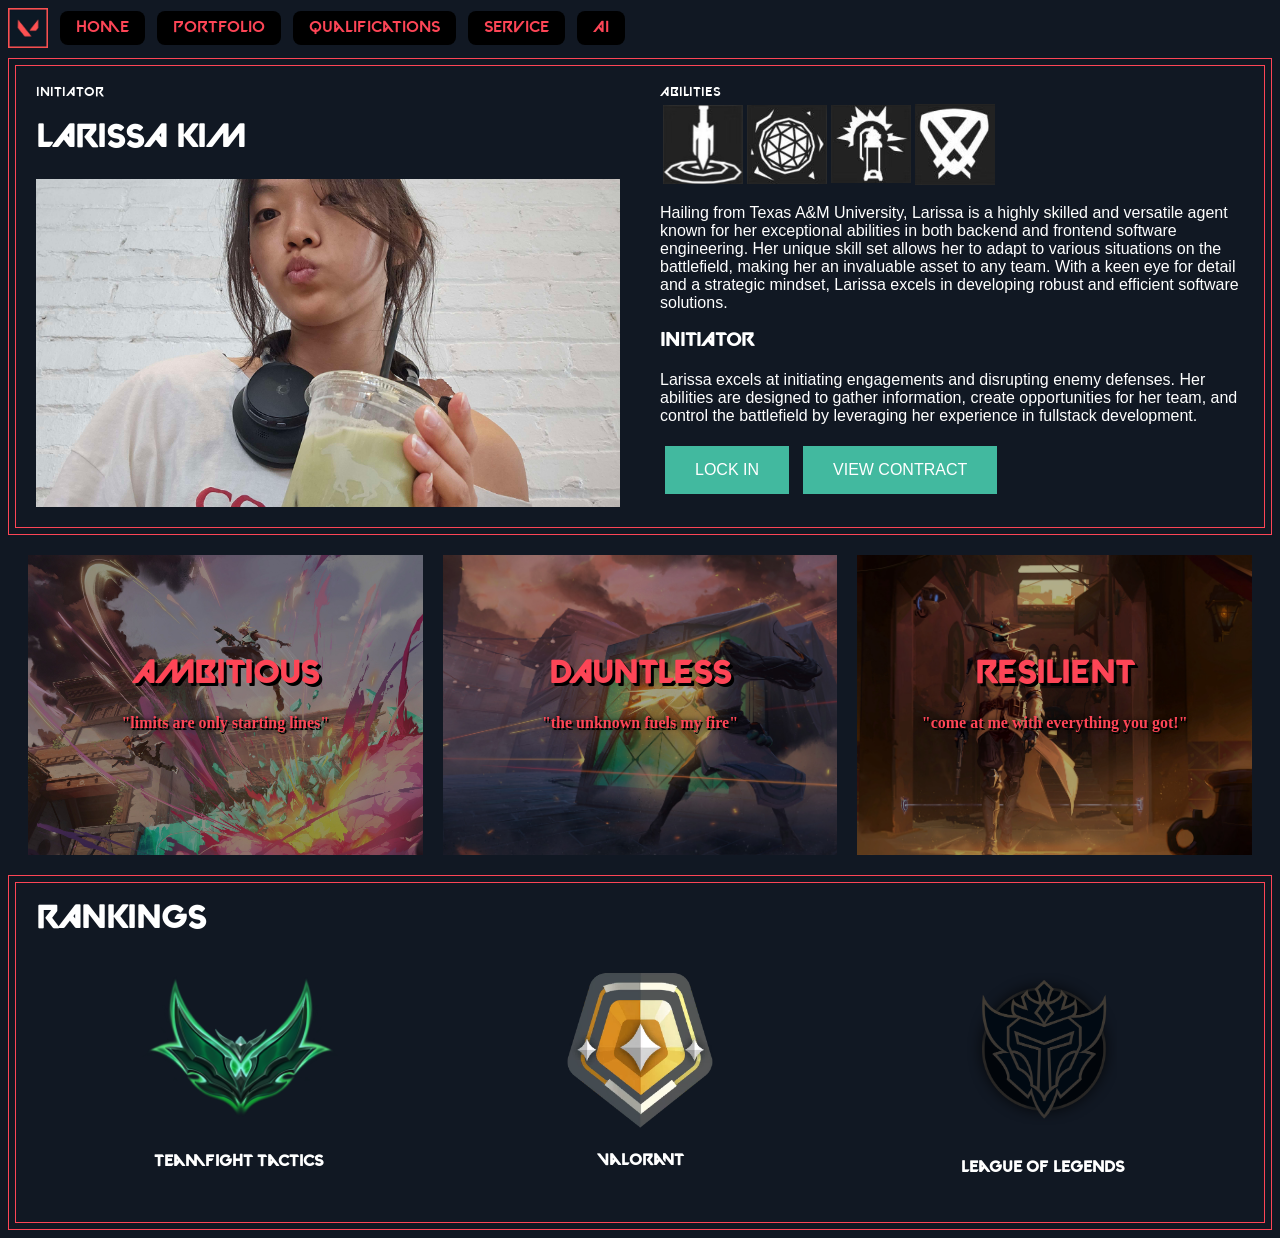
==== index.html @ 90326431 "1st commit" ====
<!DOCTYPE HTML PUBLIC "-//W3C//DTD HTML 4.01 Transitional//EN">
<html>
<head>
<title>Larissa's Website</title>
<meta http-equiv="Content-Type" content="text/html; charset=iso-8859-1">
</head>
<link id="mainStylesheet" rel="stylesheet" href="styles.css">
<script src="main.js"></script>
<body>
<table width="100%" border="0" cellspacing="0" cellpadding="0" class="navbar-container">
  <tr>
    <td valign="middle" class="logo navbar">
      <img src="./assets/valo_square.jpg" class="default-img" onclick="toggleStyleSheet()" alt="Logo" height="40" valign="middle">
      <img src="./assets/league_logo.png" class="alt-img" onclick="toggleStyleSheet()" alt="leaguelogo" height="40" valign="middle">
      &nbsp;
      <a href="index.html">Home</a>&nbsp;&nbsp;
      <a href="portfolio.html">Portfolio</a>&nbsp;&nbsp;
      <a href="qualifications.html">Qualifications</a>&nbsp;&nbsp;
      <a href="service.html">Service</a>&nbsp;&nbsp;
      <a href="genai.html">AI</a>&nbsp;&nbsp;
    </td>
  </tr>
</table>
<table class="character-container" width="100%" border="1" cellspacing="0" cellpadding="0" bordercolor="black">
  <tr>
    <td>
      <table width="100%" border="0" cellspacing="0" cellpadding="20">
        <tr valign="top">
          <td width="50%">
            <small class="default-text">INITIATOR</small><br>
            <small class="alt-text">ASSASSIN</small><br>
            <h1>LARISSA KIM</h1>
            <img src="./assets/aura_pic.jpg" alt="agent_pic" width="100%">
          </td>
          <td class="default-landing-layout" width="50%">
            <small class="default-text">ABILITIES</small><br>
            <small class="alt-text">AGONY'S EMBRACE</small><br>
            <table>
              <tr>
                <td><img class="default-img" src="assets/abilities_1.png" width="80"></td>
                <td><img class="default-img" src="assets/abilities_2.png" width="80"></td>
                <td><img class="default-img" src="assets/abilities_3.png" width="80"></td>
                <td><img class="default-img" src="assets/abilities_4.png" width="80"></td>
              </tr>
            </table>
            <p class="default-text">
              Hailing from Texas A&M University, Larissa is a highly skilled and versatile agent known for her exceptional abilities in 
              both backend and frontend software engineering. Her unique skill set allows her to adapt to various situations on the battlefield,
              making her an invaluable asset to any team. With a keen eye for detail and a strategic mindset, Larissa excels in developing robust and efficient software solutions.
            </p>

            <h3 class="default-text">INITIATOR</h3>
            <h3 class="alt-text">ASSASSIN</h3>
            <p>
              Larissa excels at initiating engagements and disrupting enemy defenses. Her abilities are designed to gather information, create opportunities for her team, and control the battlefield by
              leveraging her experience in fullstack development.
            </p>
            <div align="left">
              <a class="pdf-ref" href="https://drive.google.com/file/d/1xKrRoK0n-P04lbOq5EaR5pSkcEU3OglZ/view?usp=sharing">
                <button>LOCK IN</button>
              </a>

              <a href="qualifications.html">
                <button>VIEW CONTRACT</button>
              </a>
            </div>
          </td>
          <td class="alt-landing-layout" width="50%">
            <small class="alt-text">AGONY'S EMBRACE</small><br>
            <table>
              <tr>
                <td><img class="target" src="assets/eveStats.png" width="200"></td>
                <td><img class="target" src="assets/target-board.png" width="200"></td>
              </tr>
            </table>
            <h3 class="alt-text">ASSASSIN</h3>
            <p>
              Larissa strikes from the shadows with precision and speed, eliminating targets before they even know she's there. Just as in software development, she analyzes systems, identifies vulnerabilities, and deploys solutions strategically. Her agility and sharp instincts allow her to infiltrate complex environments, disrupt critical operations, and create opportunities for her team to dominate the battlefield.
            </p>
            <div align="left">
              <a class="pdf-ref" href="https://drive.google.com/file/d/1xKrRoK0n-P04lbOq5EaR5pSkcEU3OglZ/view?usp=sharing">
                <button>LOCK IN</button>
              </a>
              <a href="qualifications.html">
                <button>LEARN MORE</button>
              </a>
            </div>
          </td>
        </tr>
      </table>
    </td>
  </tr>
</table>

<table class="aura-container default-landing-layout" width="100%" cellspacing="20" cellpadding="20">
  <tr>
    <td class="ambitious" width="33%" height="300" valign="center" align="center" valign="top">
      <h1>AMBITIOUS</h1>
      <h4>"limits are only starting lines"</h4>
    </td>
    <td class="dauntless" width="33%" height="300" valign="center" align="center" valign="top ">
      <h1>DAUNTLESS</h1>
      <h4>"the unknown fuels my fire"</h4>
    </td>
    <td class="resilient" width="33%" height="300" valign="center" align="center" valign="top">
      <h1>RESILIENT</h1>
      <h4>"come at me with everything you got!"</h4>
    </td>
  </tr>
</table>

<table class=" rankings-container default-landing-layout" width="100%" border="1" cellspacing="0" cellpadding="20" bordercolor="black">
  <tr>
    <td>
      <h1 align="left">RANKINGS</h1>
      <table width="100%" align="center" valign="top">
        <td width="33%" align="center" valign="middle">
          <a href="https://teamfighttactics.leagueoflegends.com/en-us/">
            <img src="./assets/emerald_tft.png" alt="rankings" width="200">
          </a>
          <h4>Teamfight Tactics</h4>
        </td>
        <td width="33%" align="center" valign="middle">
          <a href="https://playvalorant.com/en-us/">
            <img src="./assets/gold_val.png" alt="rankings" width="160">
          </a>
          <h4>Valorant</h4>
        </td>
        <td width="33%" align="center" valign="middle">
          <a href="https://www.leagueoflegends.com/en-us/">
            <img src="./assets/profile_unranked.png" alt="rankings" width="150">
          </a>
          <h4>League of Legends</h4>
        </td>
      </table>
    </td>
  </tr>
</table>

<div class="aura-to-rank">
  <div class="aurabox ambitious-box">
    <h1>AMBITIOUS</h1>
    <h4>"limits are only starting lines"</h4>

    <div class="rankings">
      <div class="rank">
        <a href="https://teamfighttactics.leagueoflegends.com/en-us/">
          <img src="./assets/emerald_tft.png">
        </a>
      </div>
    </div>
  </div>

  <div class="aurabox dauntless-box">
    <h1>DAUNTLESS</h1>
    <h4>"the unknown fuels my fire"</h4>

    <div class="rankings">
      <div class="rank">
        <a href="https://playvalorant.com/en-us/">
          <img src="./assets/gold_val.png">
        </a>
      </div>
    </div>
  </div>

  <div class="aurabox resilient-box">
    <h1>RESILIENT</h1>
    <h4>"come at me with everything you got!"</h4>

    <div class="rankings">
      <div class="rank">
        <a href="https://www.leagueoflegends.com/en-us/">
          <img src="./assets/profile_unranked.png">
        </a>
      </div>
    </div>
  </div>

</div>

</body>
</html>
---- styles.css ----
@font-face {
  font-family: 'ValFont';
  src: url('./fonts/Valorant\ Font.ttf') format('truetype');
  font-weight: normal;
  font-style: normal;
}

/* LANDING PAGE */
body{
    background-color: #111823;
}

.alt-img { display: none !important; }

.alt-landing-layout { display: none !important;}

.alt-text,
.alt-text + br {
    display: none !important;
}

.navbar-container {
    margin-bottom: 10px;
}

.navbar a{
    display: inline-block;
    padding: 8px 16px;
    text-decoration: none;
    color: #FD4556;
    font-family: 'ValFont';
    background-color: #000000;
    border-radius: 8px;
    transition: background-color 0.3s ease;
}

.navbar a:hover {
    background-color: #FD4556;
    color: #000000;
}

.pdf-ref {
    text-decoration: none
}

.aura-to-rank {
    display: none;
}

.character-container {
    padding: 6px;
    border-color: #FD4556;

    h1, small, h2, h3, p{
        color: white;
    }

    h1, h2, h3, small{
        font-family: 'ValFont';  
    }
    p{
        font-family: trebuchet ms, sans-serif;
    }


    button{
        border: 2px;
        border-color: white;
        background-color: #42b99f;
        color: white;
        border: none;
        padding: 15px 30px;
        font-family: trebuchet ms, sans-serif;
        margin: 5px;
        font-size: 16px;
        cursor: pointer;
        transition: background-color 0.3s ease, transform 0.2s ease;
    }
    
    button:hover {
        background-color: #8de0ce;
        transform: scale(1.05);
    }
}

.aura-container {
    h1{
        font-family: 'ValFont';
        text-shadow: 3px 3px 0 black;
        transition: transform 0.3s ease;
    }
    h1:hover {
        transform: scale(1.10);
    }

    h4{
        font-family: 'Trebuchet MS';
        text-shadow: 1.5px 1.5px 0 black, 0 0 5px black;
    }

    h1, h4 {
        color: #FD4556;
    }

    .ambitious { 
        background: url('./assets/jett.jpg') no-repeat center center; 
        background-size: cover
    }
    .dauntless { 
        background: url('./assets/sage.jpg') no-repeat center center; 
        background-size: cover
    }
    .resilient { 
        background: url('./assets/cypher.jpg') no-repeat center center; 
        background-size: cover
    }
}

.rankings-container {
    padding: 6px;
    border-color: #FD4556;

    h1{
        font-family: 'ValFont';
        color: white;
    }

    h4{
        font-family: 'ValFont';
        color: white;
    }

    img {
        transition: transform 0.3s ease, box-shadow 0.3s ease;
        }

    img:hover {
        transform: scale(1.08);
        filter: drop-shadow(0 0 15px #FD4556) drop-shadow(0 0 20px #FD4556);
    }
}

/* PORTFOLIO */
.portfolio-title-container {
    font-family: 'ValFont';
    align-self: center !important;
    align-content: center !important;
    align-items: center !important;
    text-align: center !important;
    color: #FD4556;
    border-width: 1px;
    border-color: #FD4556;
    h1 {
        margin: 0;
        align-self: center !important;
        text-align: center;
        display: inline-block;
    }

    td {
        align-content: center !important;
        align-items: center !important;
        text-align: center !important;
        align-self: center !important;
        vertical-align: middle;
    }
}

.project-section {
    h2 {
        font-family: 'ValFont';
        color: white;
    }
    p, li {
        font-family: 'Trebuchet MS';
        color: white;
    }

    .project-box {
        border: 2px solid #FD4556;
        padding: 10px;
    }
}

.selection-wrapper {
    margin-top: 20px;
    text-align: center;
}

.red-selection {
    background-color: #FD4556;
    padding: 10px 20px;
    display: inline-block;
    border-radius: 30px;
}

.project-image-container {
    position: relative;

    font {
        font-family: 'ValFont';
    }
}

.project-image {
    display: block;
    width: 60%;
    z-index: 1;
    transition: filter 0.2s ease;
}

.project-image:hover {
    filter: drop-shadow(0 0 10px #FD4556) drop-shadow(0 0 15px #FD4556);
}

.project-caption-container {
    margin-top: -40px;
}

.caption-holder {
    z-index: 5;
    position: relative;
}

.project-caption{
    background-color: black;
    color: white;
    padding: 2px 5px;
}

.inspo-container {
    h1, h4 {
        font-family: 'ValFont';
        color: white;
    }

    p, li{
        font-family: 'Trebuchet MS';
        color: white;
    }
    a{
        color: #42b99f;
        text-decoration: none;
        transition: 0.2s ease;
    }
    a:hover {
        color:#FD4556;
    }
}

.selection-item {
    cursor: pointer;
    border: transparent;
    border-radius: 6px;
    transition: border 0.2s, transform 0.2s;
}

.selection-item:hover {
    border: 3px solid #BD3944;
    transform: scale(1.07);
}

.selection-item.selected {
    border: 3px solid #53212B;
}

/* QUALIFICATIONS */
.image-section {
    position: relative;
    margin-top: 20px;
    width: 100%;
}

.image-section img {
    display: block;
    width: 100%;
    height: auto;
}

.overlay {
    position: absolute;
    top: 0;
    left: 0;
    width: 100%;
    height: 100%;
}

.overlay .top-left {
    position: absolute;
    top: 10px;
    left: 10px;
    color: white;
    max-width: 60%;
}

.overlay .middle-right {
    position: absolute;
    top: 50%;
    right: 10px;
    transform: translateY(-50%);
}

.overlay .bottom-right {
    position: absolute;
    bottom: 10px;
    right: 10px;
}

.overlay button {
    padding: 8px 16px;
    font-size: 16px;
    cursor: pointer;
}

.middle-right button {
    padding: 5px;
    width: 40px;
    height: 40px;
}

.alt-inspo-wrapper {
    display: none;
}

.middle-right button img {
    max-width: 100%;
    max-height: 100%;
    display: block;
}

.overlay h1, .overlay h4, .overlay p {
    text-shadow: 1px 1px 3px rgba(0,0,0,0.7);
    margin: 0 0 5px 0;
}

.overlay {
    h1 {
        font-family: 'ValFont';
    }

    h4 {
        font-family: 'Trebuchet MS';
    }

    p {
        font-family: 'Trebuchet MS';
    }
}

.resume-button {
    border: 2px;
    border-color: white;
    background-color: #42b99f;
    color: white;
    border: none;
    width: 200px;
    height: 80px;
    font-family: trebuchet ms, sans-serif;
    margin: 5px;
    font-size: 20px !important;
    cursor: pointer;
    transition: background-color 0.3s ease, transform 0.2s ease;
}

.resume-button:hover {
    background-color: #8de0ce;
    transform: scale(1.05);
}

.next-button {
    background-color: #FD4556;
    border-color: transparent;
    border-radius: 6px;
    height: 100px !important;
    transition: background-color 0.3s ease;
}

.next-button:hover {
    background-color: #BD3944;
}

.alt-skills-section {
    display: none !important;
}

.alt-skills-item {
    display: none;
    h4, h2 {
        display:none;
    }
}

.alt-skills-grid {
    display: none;
}

.skills-section {
    width: 100%;
    text-align: center;
    margin: 20px auto;
}

.skills-title {
    display: inline-block;
    border: 1px solid #FD4556;
    margin-bottom: 30px;
    padding: 1px 3px 1px 3px;
}

.skills-title h2 {
    margin: 0;
    padding: 5px;
    color: #FD4556;
    font-family: 'ValFont';
}

.skills-grid {
    display: grid;
    grid-template-columns: repeat(5, 1fr);
    grid-template-rows: repeat(2, 1fr);
    gap: 10px; 
    padding-left: 15%; 
    padding-right: 15%;
    padding-bottom: 5px;  
}

.skill-item {
    border: 1px solid #FD4556;
    padding: 10px;
    display: flex;
    align-items: center;
    justify-content: center;
    transition: background-color 0.3s ease;

    h4 {
        font-family: 'Trebuchet MS';
        color: #FD4556;
    }
}

.skill-item:hover {
    background-color: #fd45573b;
}

.lore-section {
    h1 {
        color: white;
        font-family: 'ValFont';
    }

    h3 {
        color: #FD4556;
        font-family: 'Trebuchet MS';
    }

    p {
        color: white;
        font-family: 'Trebuchet MS';
    }

    
}
.lore-img {
    width: 20%;
}

/* SERVICE */
.tao-section {
    h2 {
        color: #FD4556;
        font-family: 'ValFont'
    }

    p {
        color: white;
        font-family: 'Trebuchet MS';
    }

    a{
        color: #42b99f;
        text-decoration: none;
        transition: 0.2s ease;
    }
    a:hover {
        color:#FD4556;
    }
}

embed {
    justify-content: center;

    display: flex;
    width: 850px;
    height: 1050px;
}

section {
    justify-content: center;
    display: flex;
}

.stepping-section {
    
    border-top: 2px solid #FD4556;
    h2 {
        color: #FD4556;
        font-family: 'ValFont'
    }

    p {
        color: white;
        font-family: 'Trebuchet MS';
    }

    small {
        color: #FD4556;
        font-family: 'Trebuchet MS';
    }

    a{
        color: #42b99f;
        text-decoration: none;
        transition: 0.2s ease;
    }
    a:hover {
        color:#FD4556;
    }
}

.stepping-table {
    border-top: 2px solid #FD4556;
    padding-top: 40px !important;
}
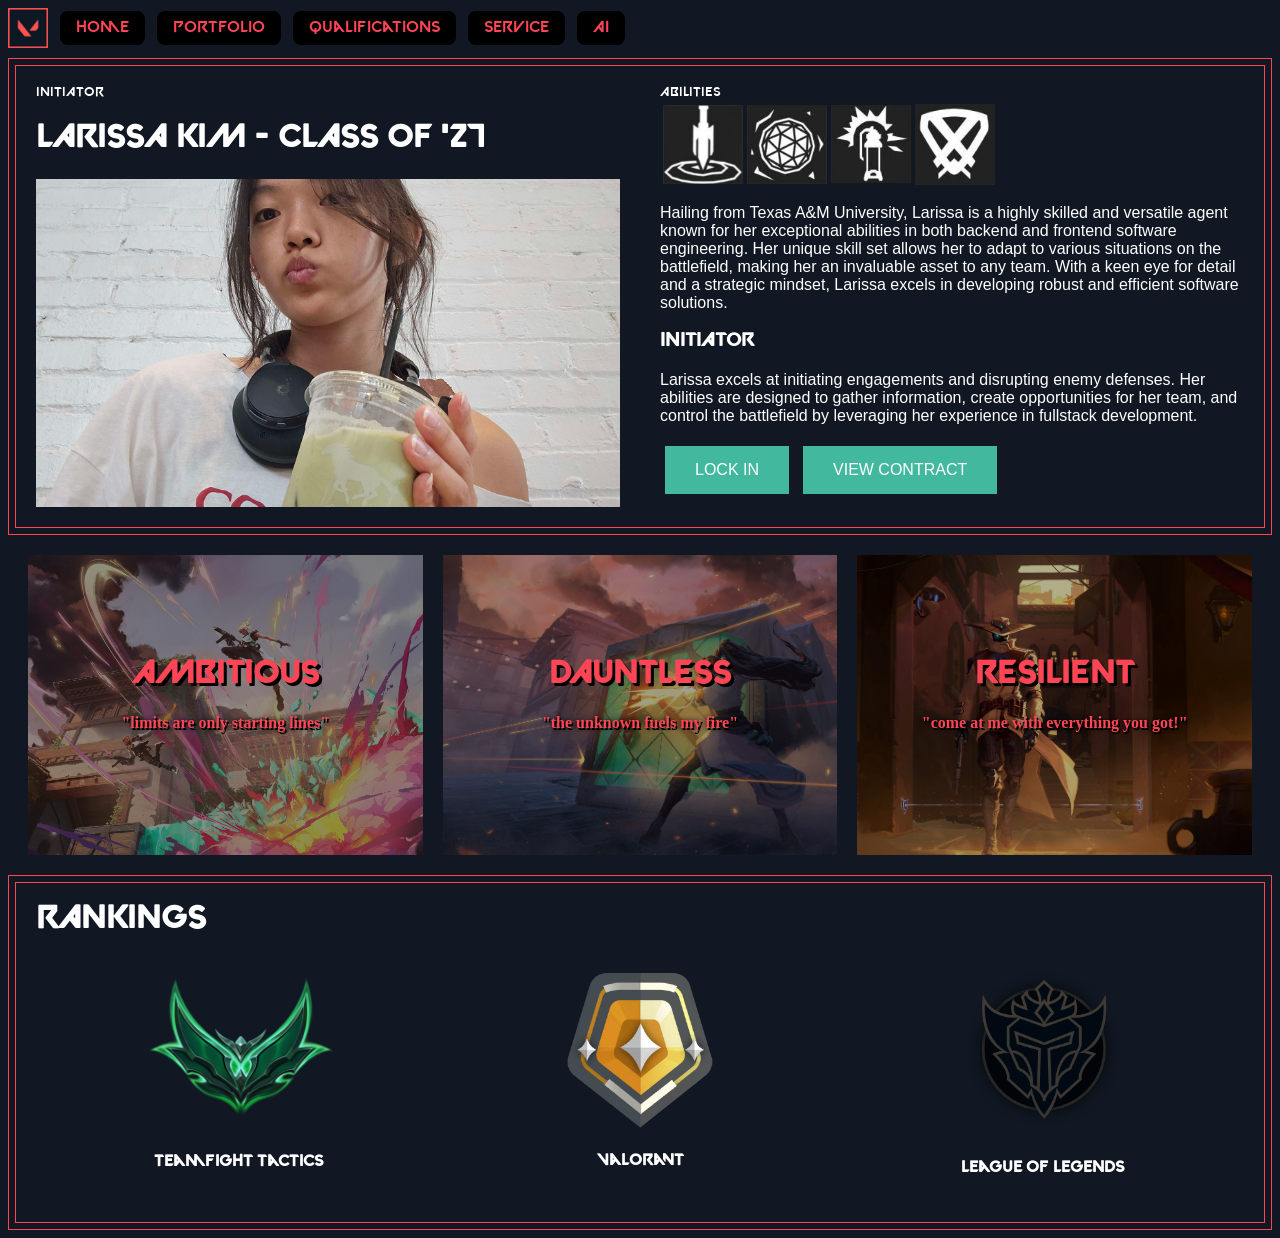
==== commit 25f4ee98: "heading change" ====
--- a/index.html
+++ b/index.html
@@ -29,7 +29,7 @@
           <td width="50%">
             <small class="default-text">INITIATOR</small><br>
             <small class="alt-text">ASSASSIN</small><br>
-            <h1>LARISSA KIM</h1>
+            <h1>LARISSA KIM - CLASS OF '27</h1>
             <img src="./assets/aura_pic.jpg" alt="agent_pic" width="100%">
           </td>
           <td class="default-landing-layout" width="50%">
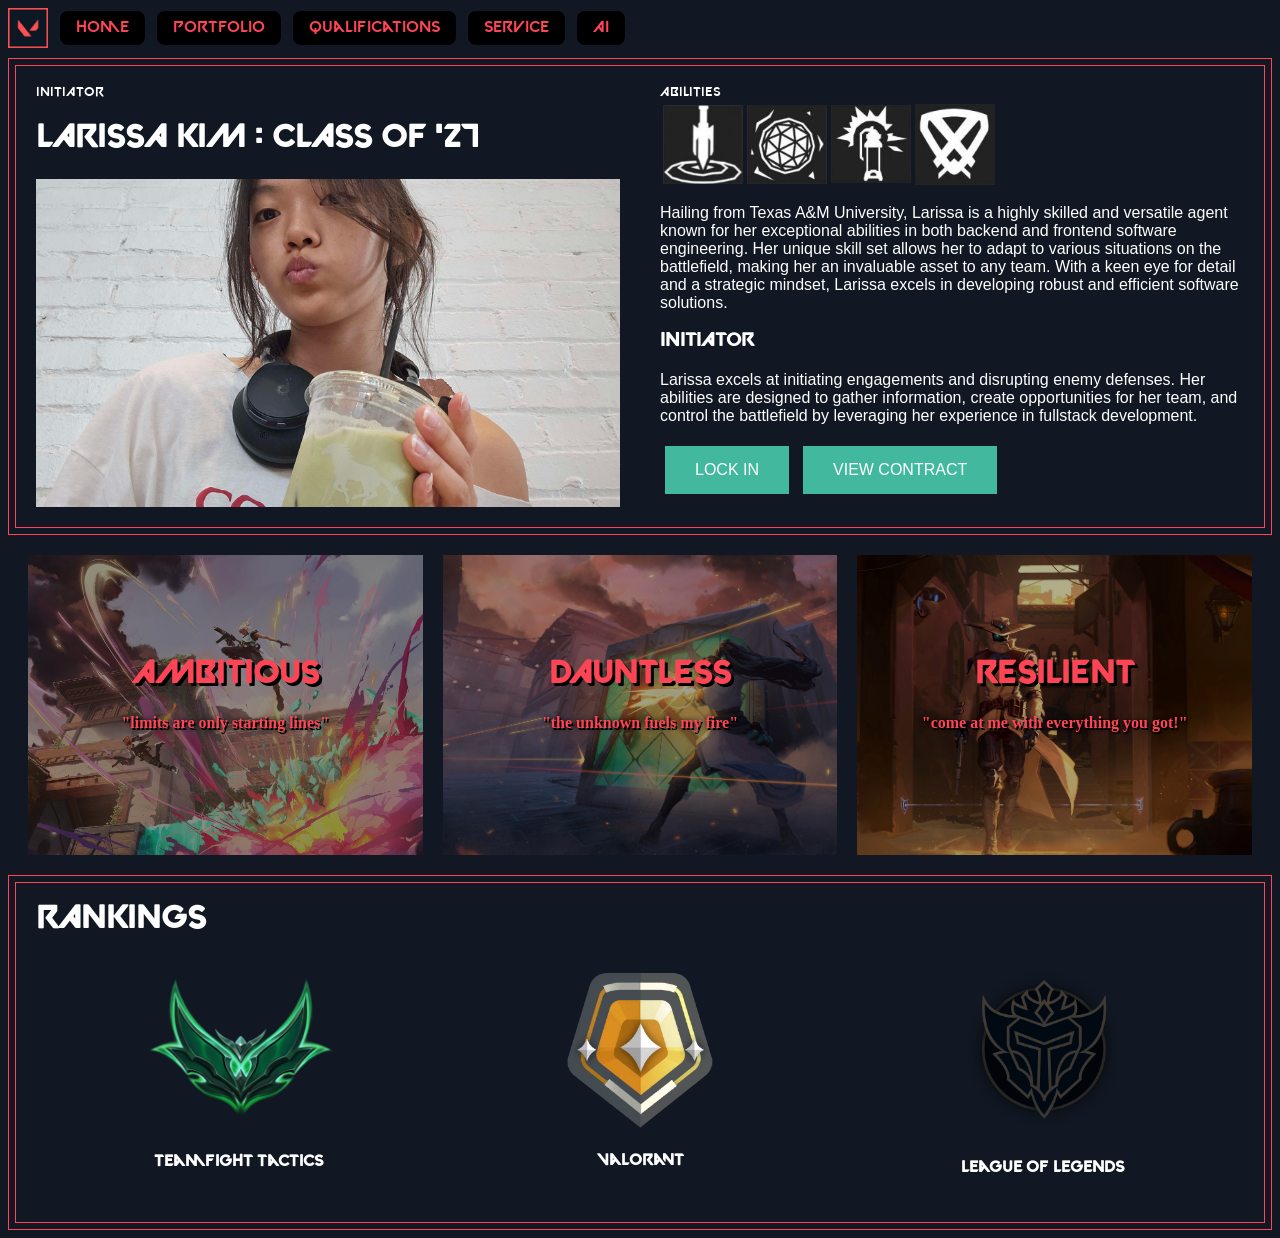
==== commit 4efab27e: "test change" ====
--- a/index.html
+++ b/index.html
@@ -29,7 +29,7 @@
           <td width="50%">
             <small class="default-text">INITIATOR</small><br>
             <small class="alt-text">ASSASSIN</small><br>
-            <h1>LARISSA KIM - CLASS OF '27</h1>
+            <h1>LARISSA KIM : CLASS OF '27</h1>
             <img src="./assets/aura_pic.jpg" alt="agent_pic" width="100%">
           </td>
           <td class="default-landing-layout" width="50%">
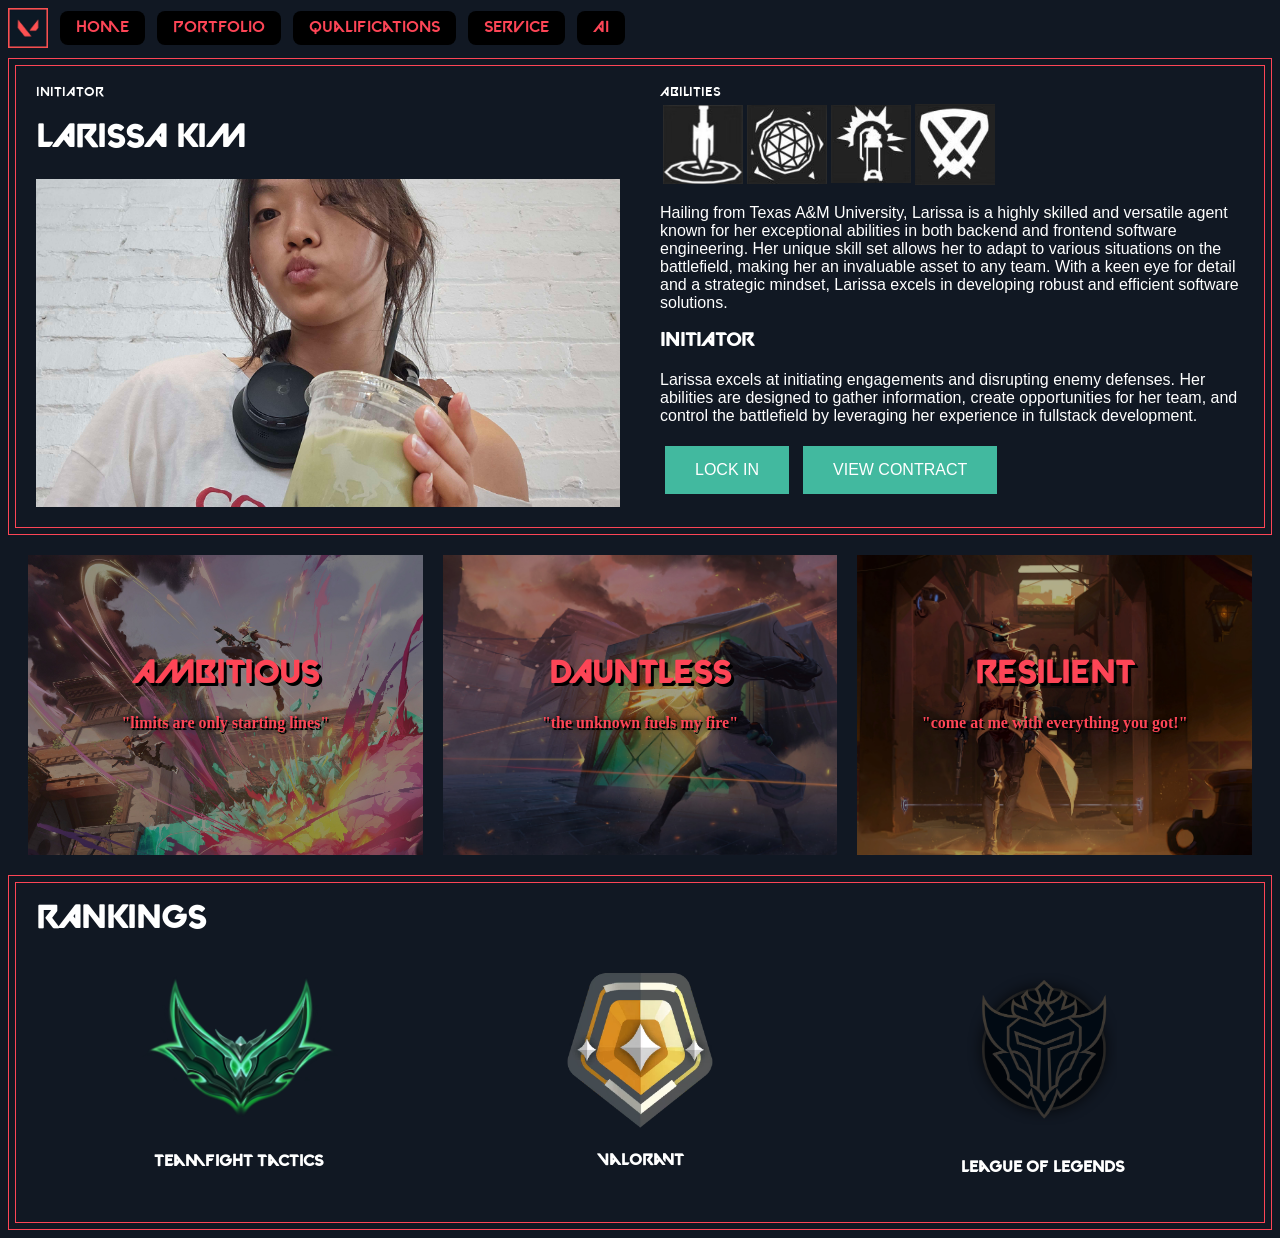
==== commit fb9a11f0: "deleted text" ====
--- a/index.html
+++ b/index.html
@@ -29,7 +29,7 @@
           <td width="50%">
             <small class="default-text">INITIATOR</small><br>
             <small class="alt-text">ASSASSIN</small><br>
-            <h1>LARISSA KIM : CLASS OF '27</h1>
+            <h1>LARISSA KIM</h1>
             <img src="./assets/aura_pic.jpg" alt="agent_pic" width="100%">
           </td>
           <td class="default-landing-layout" width="50%">
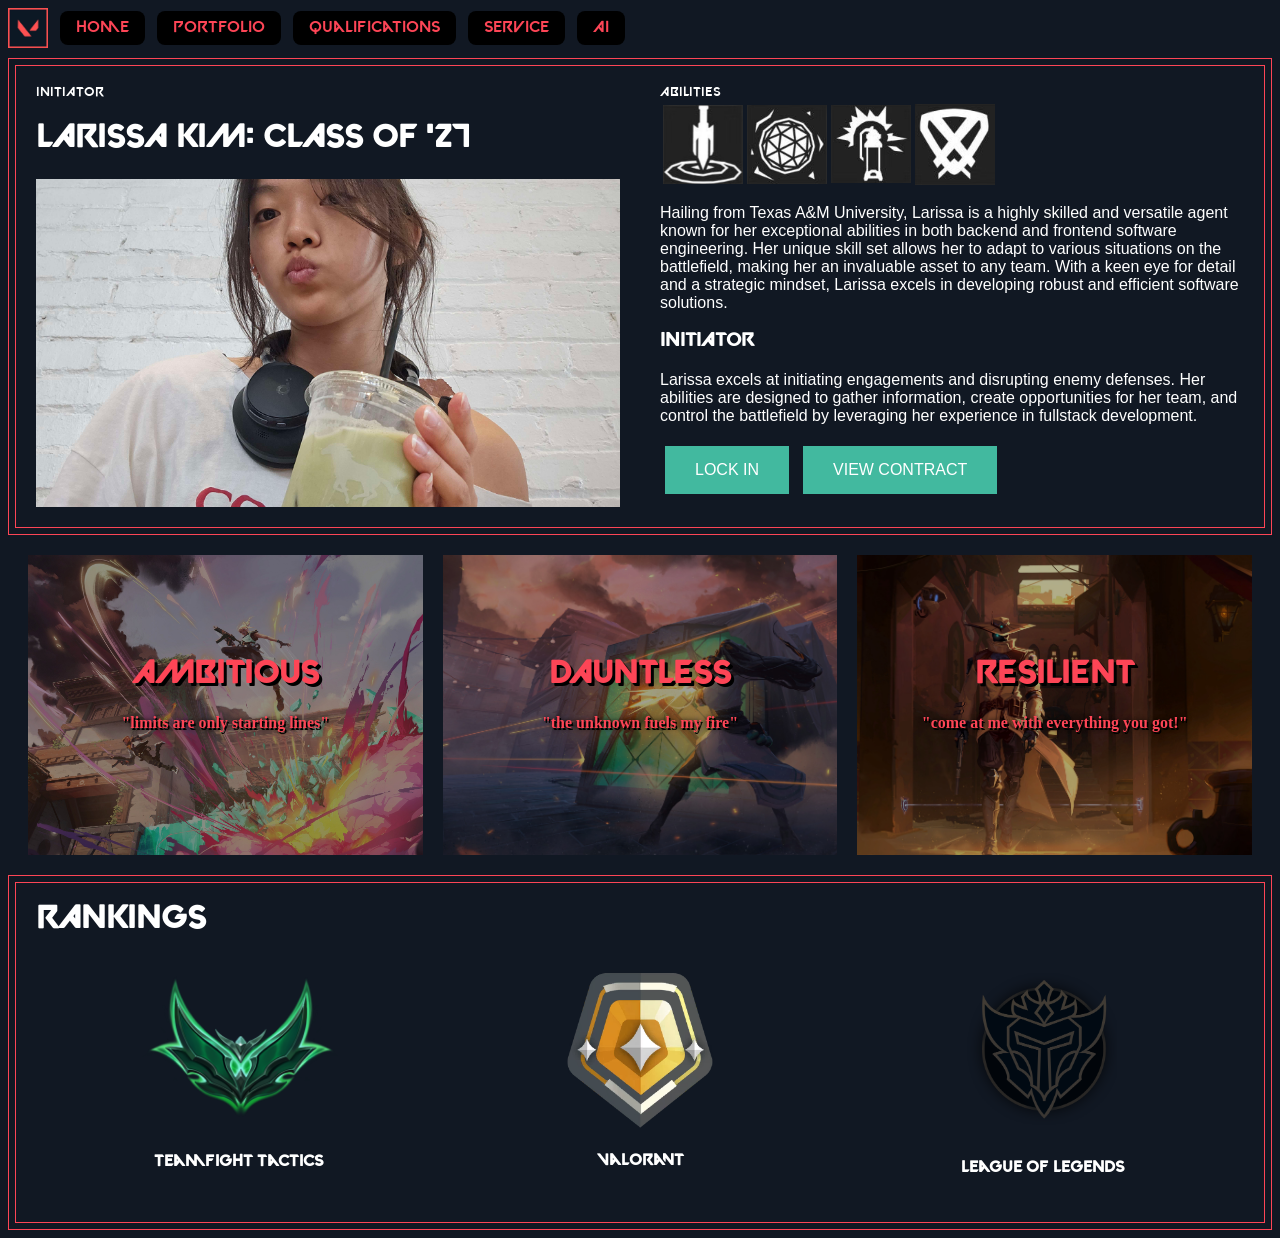
==== commit 3a8c8683: "demo" ====
--- a/index.html
+++ b/index.html
@@ -29,7 +29,7 @@
           <td width="50%">
             <small class="default-text">INITIATOR</small><br>
             <small class="alt-text">ASSASSIN</small><br>
-            <h1>LARISSA KIM</h1>
+            <h1>LARISSA KIM: CLASS OF '27</h1>
             <img src="./assets/aura_pic.jpg" alt="agent_pic" width="100%">
           </td>
           <td class="default-landing-layout" width="50%">
